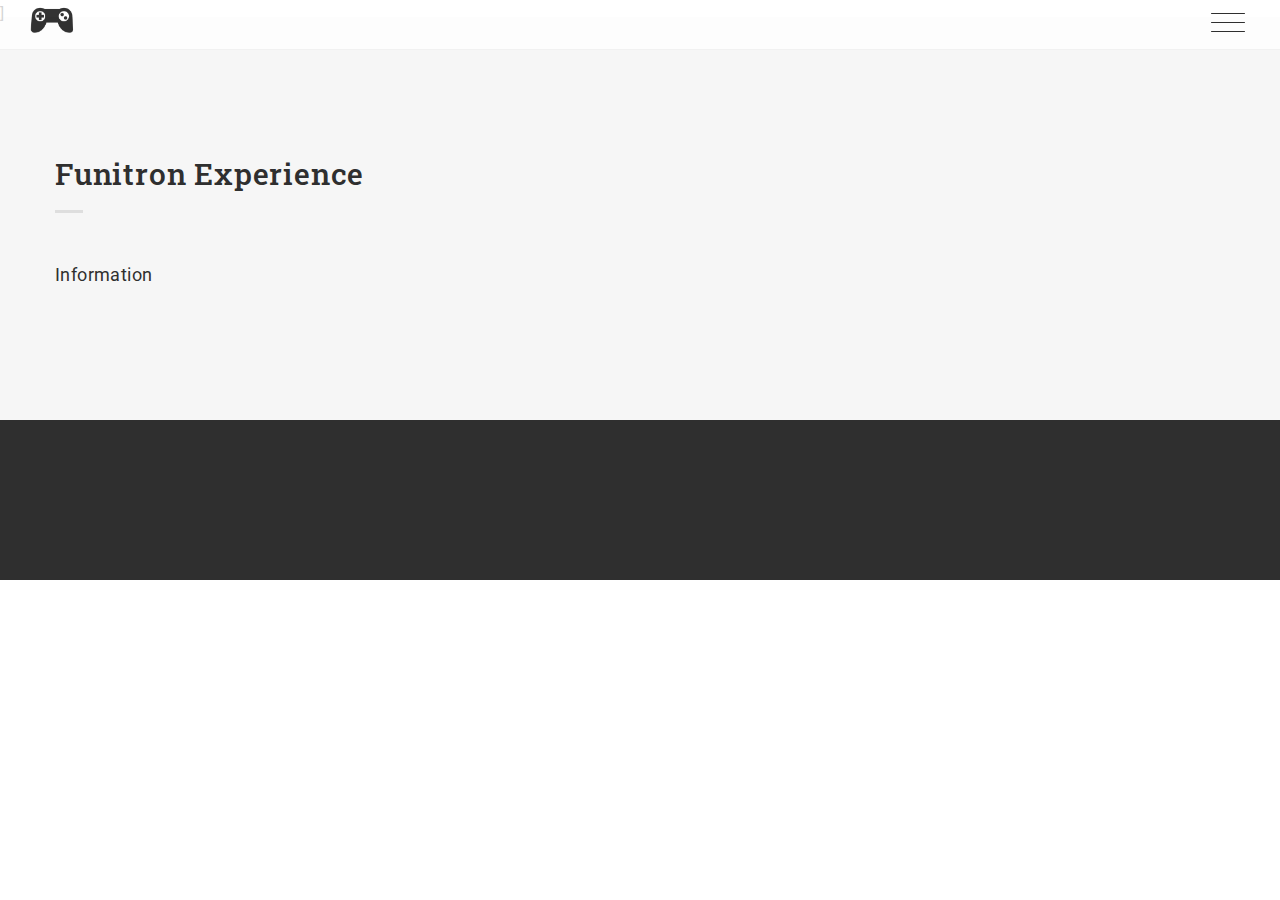
==== funkitron.html @ 43403208 "fixed unity pages" ====
<!DOCTYPE html>
<html lang="en">
<title>Miranda Cover</title>
<meta content="IE=edge" http-equiv="X-UA-Compatible">
<meta content="width=device-width, initial-scale=1" name="viewport">
<meta content="Bodo - Simple One Page Personal" name="description">
<meta content="BdgPixel" name="author">
<!--Fav-->
<link href="images/favicon.ico" rel="shortcut icon">

<!--styles-->
<link href="css/bootstrap.min.css" rel="stylesheet">
<link href="css/owl.carousel.css" rel="stylesheet">
<link href="css/owl.theme.css" rel="stylesheet">
<link href="css/magnific-popup.css" rel="stylesheet">
<link href="css/style.css" rel="stylesheet">
<link href="css/responsive.css" rel="stylesheet">

<!--fonts google-->
<link href='https://fonts.googleapis.com/css?family=Roboto+Slab:400,700' rel='stylesheet' type='text/css'>
<link href='https://fonts.googleapis.com/css?family=Roboto:400,300,500,700' rel='stylesheet' type='text/css'>


<!--[if lt IE 9]>
   <script type="text/javascript" src="js/html5shiv.min.js"></script>
<![endif]-->
</head>

<body>

    <!--HEADER -->
    <div class="header">
      <div class="for-sticky">
        <!--LOGO-->
        <div class="col-md-2 col-xs-6 logo">
          <a href="index.html"><img alt="logo" class="logo-nav" src="images/logo.png"></a>
        </div>
        <!--/.LOGO END-->
      </div>
      <div class="menu-wrap">
        <nav class="menu">
          <div class="menu-list">
           
          </div>
        </nav>
        <button class="close-button" id="close-button">Close Menu</button>
      </div>
      <button class="menu-button" id="open-button">
        <span></span>
        <span></span>
        <span></span>
      </button><!--/.for-sticky-->
    </div>
    <!--/.HEADER END-->

      <!--CONTENT WRAP-->
      <div class="content-wrap">
        <!--CONTENT-->
        <div class="content">
          <!--HOME-->
          
          <!--/.HOME END-->

          <!--ABOUT-->]
          <!--/.ABOUT END-->

          <!--WORK-->
          <section class="grey-bg mar-tm-10" id="work">
            <div class="container">
              <div class="row">
                  <h3 class="title-small" style="font-size:30px;">
                    <span>Funitron Experience</span>
                  </h3>
                  <p class="content-detail">
                    Information
                  </p>
              </div>
            <div class="row">
              
              </div>
            </div>
          </section>
          <!--/.WORK END-->

         
                         <!--FOOTER-->
                         <footer>
                          
                           <div class="footer-bottom">
                             <div class="container">
                             </div>
                           </div>
                         </footer>
                         <!--/.FOOTER-END-->

                       <!--/.CONTENT END-->
                       </div>
                     <!--/.CONTENT-WRAP END-->
                     </div>


                     <script src="js/jquery-1.9.1.min.js" type="text/javascript"></script>
                     <script src="js/jquery.appear.js" type="text/javascript"></script>
                     <script src="js/bootstrap.min.js" type="text/javascript"></script>
                     <script src="js/classie.js" type="text/javascript"></script>
                     <script src="js/owl.carousel.min.js" type="text/javascript"></script>
                     <script src="js/jquery.magnific-popup.min.js" type="text/javascript"></script>
                     <script src="js/masonry.pkgd.min.js" type="text/javascript"></script>
                     <script src="js/masonry.js" type="text/javascript"></script>
                     <script src="js/smooth-scroll.min.js" type="text/javascript"></script>
                     <script src="js/typed.js" type="text/javascript"></script>
                     <script src="js/main.js" type="text/javascript"></script>
                   </body>
                 </html>
---- css/style.css ----
/*
Template Name: Bodo - Simple One Page Personal
Author: BdgPixel
Author URI:  http://themeforest.net/user/BdgPixel
*/
/* -----------------------------------------------------------
TABLE OF CONTENTS:
--------------------------------------------------------------
1) General
2) Page Loader
3) Helper
4) Header
5) Typography
6) Hero
7) Sections
 7.a) portfolio
 7.b) service
 7.c) experience
 7.d) testimonial
 7.e) blog
 7.f) about
 7.g) contact
 7.h) footer
8) Components
 8.a) skills


-------------------------------------------------------------

------------------------------------------------------------*/
/*-----------------------------------------1) General--------------------------------------------------*/
@font-face {
  font-family: 'Glyphter';
  src: url('../fonts/Glyphter.eot');
  src: url('../fonts/Glyphter?#iefix') format('embedded-opentype'), url('../fonts/Glyphter.woff') format('woff'), url('../fonts/Glyphter.ttf') format('truetype'), url('../fonts/Glyphter.svg#Glyphter') format('svg');
  font-weight: normal;
  font-style: normal;
}
*,
*:after,
*:before {
  -webkit-box-sizing: border-box;
  -moz-box-sizing: border-box;
  -ms-box-sizing: border-box;
  box-sizing: border-box;
}
body,
html {
  left: 0;
  top: 0;
  margin: 0px;
  padding: 0px;
  overflow-x: hidden;
  font-family: 'Roboto', sans-serif;
  height: 100%;
  width: 100%;
}
body {
  color: #2f2f2f;
  font-size: 16px;
  line-height: 1.7;
  background-color: #fff;
}
a {
  color: #2f2f2f;
  text-decoration: none;
  transition: ease .6s;
  -webkit-transition: ease .6s;
  -moz-transition: ease .6s;
  -o-transition: ease .6s;
  -ms-transition: ease .6s;
}
a:hover {
  text-decoration: none;
  color: #818181;
}
a:focus {
  outline: none;
  color: #999999;
  text-decoration: none;
}
iframe {
  border: none;
  width: 100%;
}
img { max-width: 100%; }
*:focus {
  outline: none;
}

/*----------------------------------------- 2) Preloader --------------------------------------------------*/
#preloader {
  position: fixed;
  top: 0;
  left: 0;
  right: 0;
  bottom: 0;
  background-color: #fff;
  z-index: 999999;
}
#status {
  width: 200px;
  height: 200px;
  position: absolute;
  left: 50%;
  top: 50%;
  background-image: url(../images/loader.gif);
  background-repeat: no-repeat;
  background-position: center center;
  text-align: center;
  margin: -40px 0 0 -100px;
}
#status img {
  text-align: center;
  margin-top: -80px;
}

/*----------------------------------------- 3) Helper --------------------------------------------------*/
.no-pad {padding: 0 !important; margin: 0 !important;}
.pad-80 {padding-top: 80px;}
.mar-t-50{margin-top: 50px !important;}
.mar-tm-10{ margin-top: -10px;}

.white-col{
  background: #ffffff;
  padding: none;
}

/*---- span -----*/
.title-small span { position: relative;}
.title-small span:after {
  content: "";
  position: absolute;
  bottom: -20px;
  height: 3px;
  background: #DEDEDE;
  width: 28px;
  left: 0;
}
.title-small-center span {position: relative;}
.title-small-center span:after {
  content: "";
  display: block;
  margin: 0 auto;
  margin-top: 20px;
  height: 3px;
  background: #DEDEDE;
  width: 28px;
  left: 0;
}
/*----- background ------*/
.grey-bg {
  background: #f6f6f6;
  padding: 120px 0;
  display: block;
}
.white-bg {
  background: #ffffff;
  padding: 120px 0;
  display: block;
}
/*-------- content --------*/
.content-detail {
  font-weight: 400;
  margin-top: 70px;
  line-height: 30px;
  font-size: 18px;
  letter-spacing: 0.4px;
}
.content-details {
  font-weight: 400;
  margin-top: 40px;
  line-height: 30px;
  font-size: 14px;
}
.pad-bottom {
  padding-bottom: 80px;
}
.text-detail {
  margin-top: 30px;
  color: #5f5f5f;
}

.listing-item{
  list-style: none;
  display: inline-block;
  width: 100%;
  padding: 0;
  margin: 0;
}

/*----------------------------------------- 4) Header --------------------------------------------------*/
.header {
  width: 100%;
  z-index: 9999;
}
.for-sticky {
  position: fixed;
  z-index: -1;
  bottom: 0;
  width: 100%;
  height: 50px;
  opacity: 0.8;
  z-index: 1;
  top: 0;
  left: 0;
  border-bottom: 1px solid #f1f1f1;
  display: block;
  padding: 0px 15px 5px 15px;
  background: #ffffff;
  -webkit-transition: all 0.3s;
  -moz-transition: all 0.3s;
  -ms-transition: all 0.3s;
  -o-transition: all 0.3s;
  transition: all 0.3s;
}
.logo-nav {
  padding: 6px 0 10px 0;
  -webkit-transition: all 0.3s;
  -moz-transition: all 0.3s;
  -ms-transition: all 0.3s;
  -o-transition: all 0.3s;
  transition: all 0.3s;
  width: 45px;
  display: block;
}
.opacity-nav {
  opacity: 0.8;
  z-index: 2;
}
/*----------- panel ----------*/
.content-wrap {
  -webkit-overflow-scrolling: touch;
  height: 100%;
  width: 100%;
}
.content {
  position: absolute;
  width: 100%;
  height: 100%;
}
.content::before {
  position: fixed;
  top: 0;
  left: 0;
  z-index: 10;
  width: 100%;
  height: 100%;
  background: rgba(0, 0, 0, 0.3);
  content: '';
  opacity: 0;
  -webkit-transform: translate3d(100%, 0, 0);
  transform: translate3d(100%, 0, 0);
  -webkit-transition: opacity 0.4s, -webkit-transform 0s 0.4s;
  transition: opacity 0.4s, transform 0s 0.4s;
  -webkit-transition-timing-function: cubic-bezier(0.7, 0, 0.3, 1);
  transition-timing-function: cubic-bezier(0.7, 0, 0.3, 1);
}
/* Menu Button */
.menu-button {
  width: 34px;
  height: 45px;
  position: fixed;
  right: 0;
  margin-top: 13px;
  margin-right: 35px;
  z-index: 1000;
  padding: 0;
  cursor: pointer;
  background: transparent;
  border: none;
}
.menu-button span {
  display: block;
  position: absolute;
  height: 1px;
  width: 100%;
  background: #2f2f2f;
  border-radius: 9px;
  opacity: 1;
  left: 0;
}
.menu-button span:nth-child(1) {top: 0px;}

.menu-button span:nth-child(2) {top: 9px;}

.menu-button span:nth-child(3) {top: 18px;}
.menu-button:hover {opacity: 0.6;}
/* Close Button */
.close-button {
  width: 1em;
  height: 1em;
  position: absolute;
  right: 1em;
  top: 1em;
  overflow: hidden;
  text-indent: 1em;
  font-size: 0.75em;
  border: none;
  background: transparent;
  color: transparent;
}
.close-button::before,
.close-button::after {
  content: '';
  position: absolute;
  width: 3px;
  height: 100%;
  top: 0;
  left: 50%;
  background: #bdc3c7;
}
.close-button::before {
  -webkit-transform: rotate(45deg);
  transform: rotate(45deg);
}
.close-button::after {
  -webkit-transform: rotate(-45deg);
  transform: rotate(-45deg);
}
/* Menu */
.menu-wrap {
  position: fixed;
  z-index: 1001;
  width: 300px;
  height: 100%;
  right: 0;
  float: right;
  background: #2f2f2f;
  padding: 2.5em 1.5em 0;
  -webkit-transform: translate3d(300px, 0, 0);
  transform: translate3d(300px, 0, 0);
  -webkit-transition: -webkit-transform 0.4s;
  transition: transform 0.4s;
  -webkit-transition-timing-function: cubic-bezier(0.7, 0, 0.3, 1);
  transition-timing-function: cubic-bezier(0.7, 0, 0.3, 1);
}
.menu,
.menu-list {
  height: 100%;     
  overflow-x: hidden;
}
.menu-list {
  -webkit-transform: translate3d(0, 100%, 0);
  transform: translate3d(0, 100%, 0);
}
.menu-list a {
  display: block;
  padding: 1em 0;
  margin: 10px 10px 10px 20px;
  justify-content: center; 
  align-text:center; 
  font-size:20px;
  -webkit-transform: translate3d(0, 500px, 0);
  transform: translate3d(0, 500px, 0);
  color: #a5a5a5;
  position: relative;
}

.menu-list a:hover, .menu-list a:active span {color: #ffffff;}
.menu-list,
.menu-list a {
  -webkit-transition: -webkit-transform 0s 0.4s;
  transition: transform 0s 0.4s;
  -webkit-transition-timing-function: cubic-bezier(0.7, 0, 0.3, 1);
  transition-timing-function: cubic-bezier(0.7, 0, 0.3, 1);
}
.menu a:nth-child(2) {
  -webkit-transform: translate3d(0, 1000px, 0);
  transform: translate3d(0, 1000px, 0);
}
.menu-list a:nth-child(3) {
  -webkit-transform: translate3d(0, 1500px, 0);
  transform: translate3d(0, 1500px, 0);
}
.menu-list a:nth-child(4) {
  -webkit-transform: translate3d(0, 2000px, 0);
  transform: translate3d(0, 2000px, 0);
}
.menu-list a:nth-child(5) {
  -webkit-transform: translate3d(0, 2500px, 0);
  transform: translate3d(0, 2500px, 0);
}
.menu-list a:nth-child(6) {
  -webkit-transform: translate3d(0, 3000px, 0);
  transform: translate3d(0, 3000px, 0);
}
.menu-list a span:nth-last-child(1){
  margin-bottom: 100px;
}
.menu-list a.active {
  color: #ffffff !important;
}
.menu-list a.active span:before{
  width: 100%;
}

/* Shown menu */
.show-menu .menu-wrap {
  -webkit-transform: translate3d(0, 0, 0);
  transform: translate3d(0, 0, 0);
  -webkit-transition: -webkit-transform 0.8s;
  transition: transform 0.8s;
  -webkit-transition-timing-function: cubic-bezier(0.7, 0, 0.3, 1);
  transition-timing-function: cubic-bezier(0.7, 0, 0.3, 1);
}
.show-menu .menu-list,
.show-menu .menu-list a {
  -webkit-transform: translate3d(0, 0, 0);
  transform: translate3d(0, 0, 0);
  -webkit-transition: -webkit-transform 0.8s;
  transition: transform 0.8s;
  -webkit-transition-timing-function: cubic-bezier(0.7, 0, 0.3, 1);
  transition-timing-function: cubic-bezier(0.7, 0, 0.3, 1);
}
.show-menu .menu-list a {
  -webkit-transition-duration: 0.9s;
  transition-duration: 0.9s;
}
.show-menu .content::before {
  opacity: 1;
  -webkit-transition: opacity 0.8s;
  transition: opacity 0.8s;
  -webkit-transition-timing-function: cubic-bezier(0.7, 0, 0.3, 1);
  transition-timing-function: cubic-bezier(0.7, 0, 0.3, 1);
  -webkit-transform: translate3d(0, 0, 0);
  transform: translate3d(0, 0, 0);
}

/*----------------------------------------- 5) Typography --------------------------------------------------*/
h1,
h2,
h3,
h4,
h5 {
  letter-spacing: 0.8px;
  font-family: 'Roboto Slab', serif;
}
p {
  letter-spacing: 0.9px;
  font-size: 22px;
  line-height: 40px;
  font-weight: 300;
}
#home h1 {
  line-height: 40px;
  letter-spacing: 0.6px;
}
#home .typed {
  font-weight: 400;
  font-size: 16px;
  line-height: 26px;
  letter-spacing: 1.5px;
  margin: 0 auto;
  opacity: 0.6;
}
.year {
  font-size: 26px;
  font-weight: 500;
  margin-bottom: 10px;
  font-family: 'Roboto', sans-serif;
}
.job {
  font-size: 15px;
  font-weight: 500;
  line-height: 14px;
  letter-spacing: 0.4px;
  text-transform: uppercase;
  color: #999999;
}
.company {
  font-size: 18px;
  line-height: 18px;
  border: 1px solid #cccccc;
  color: #999999;
  padding:10px 12px;
  border-radius: 6px;
  display: inline-block;
  margin-top: 5px;
  font-weight: 400;

}

/*----------------------------------------- 6) Hero --------------------------------------------------*/
#home {
  background: url('../images/hero1.jpeg');
  -webkit-background-size: cover;
  -moz-background-size: cover;
  -o-background-size: cover;
  background-size: cover;
  min-width: 100%;
  min-height: 100%;
  height: 100%;
  width: 100%;
  display: block;
}
.wrap-hero-content{
  width: 100%;
  height: 100%;
  position: absolute;
  top: 0;
  left: 0;
}
.hero-content{
  position: absolute;
  text-align: center;
  min-width: 300px;
  left: 50%;
  top: 50%;
  padding: 65px;
  background: rgba(255, 255, 255, 0.8);
  outline: 4px double #FFFFFF;
  outline-offset: 8px;
  -webkit-transform: translateX(-50%) translateY(-50%);
  transform: translateX(-50%) translateY(-50%);
}

/*mouse*/
.mouse-icon {
  position: absolute;
  border: 2px solid #2f2f2f;
  background: #ffffff;
  opacity: 0.8;
  border-radius: 13px;
  height: 40px;
  width: 30px;
  margin: 0 auto;
  display: block;
  left: 0;
  right: 0;
  bottom: 30px;
  z-index: 100;
}

.mouse-icon .scroll {
  -webkit-animation-name: scrolling;
  -webkit-animation-duration: 1s;
  -webkit-animation-timing-function: linear;
  -webkit-animation-delay: 0s;
  -webkit-animation-iteration-count: infinite;
  -webkit-animation-play-state: running;
  animation-name: scrolling;
  animation-duration: 1s;
  animation-timing-function: linear;
  animation-delay: 0s;
  animation-iteration-count: infinite;
  animation-play-state: running;
}
.mouse-icon .scroll {
  position: relative;
  border-radius: 10px;
  background: #2f2f2f;
  width: 4px;
  height: 8px;
  top: 4px;
  margin-left: auto;
  margin-right: auto;
}

@-webkit-keyframes scrolling  {
  0%   { top:2px;  opacity: 0;}
  30%  { top:8px; opacity: 1;}
  100% { top:16px; opacity: 0;}
}

@keyframes scrolling  {
  0%   { top:2px;  opacity: 0;}
  30%  { top:8px; opacity: 1;}
  100% { top:16px; opacity: 0;}
}


/*----- typed effect ---*/
.typed-cursor{ opacity: 0;}


/*----------------------------------------- 7) Sections --------------------------------------------------*/
/*---------- a. portfolio -----------*/
ul.portfolio-image {
  list-style: none;
  position: relative;
  width: 100%;
  padding: 0;
  margin: 0;
}
ul.portfolio-image li {
  float: left;
  display: block;
  list-style: none;
  position: relative;
  display: inline-block;
  overflow: hidden;
  padding-top: 46%;
}
ul.portfolio-image li:hover {
  cursor: pointer;
}
ul.portfolio-image li:hover img {
  -webkit-filter: grayscale(20%);
  transform: scale(1.15);
}
ul.portfolio-image li:hover .image-bg {opacity: 1;}
ul.portfolio-image li:hover .description-wrap {
  background: rgba(186, 186, 186, 0.6);
}
ul.portfolio-image li img {
  position: absolute;
  width: 100%;
  height: 100%;
  left: 0;
  top: 0;
  -webkit-filter: grayscale(100%);
  transition: filter, transform, 0.5s;
}
ul.portfolio-image li .decription-wrap {
  position: absolute;
  width: 100%;
  height: 100%;
  top: 0;
  left: 0;
  background: rgba(242, 242, 242, 0.4);
  padding: 20px;
  transition: background, 0.5s;
}
ul.portfolio-image li .image-bg {
  color: #2f2f2f;
  background: #ffffff;
  background: rgba(255, 255, 255, 0.9);
  font-size: 14px;
  text-transform: uppercase;
  width: 100%;
  height: 100%;
  display: inline-block;
  -ms-transform: translate(-50%, -50%); /* IE 9 */
  -webkit-transform: translate(-50%, -50%); /* Chrome, Safari, Opera */
  transform: translate(-50%, -50%);
  top: 50%;
  left: 50%;
  padding: 10px 0;
  position: relative;
  margin: 0 auto;
  text-align: center;
  opacity: 0;
  transition: opacity, 0.5s;
  letter-spacing: 1.5px;
  font-weight: 300;
  color: transparent;
}
ul.portfolio-image li .desc{
  position: absolute;
  z-index: 1;
  top: 45%;
  left: 0;
  display: table-cell;
  right: 0;
  text-align: center;
  color: #2f2f2f;
  font-size: 14px;
  font-weight: 700;
}


/*---------- b. service -----------*/
.icon-use {
  font-family: 'Glyphter';
  font-size: 30px;
  line-height: 20px;
  color: #818181;
  margin: 0;
}
.head-sm {
  font-size: 13px;
  letter-spacing: 1.5px;
  text-transform: uppercase;
  margin-top: 10px;
  margin-bottom: 20px;
  font-family: 'Roboto', sans-serif;
  font-weight: 700;
}
.text-grey {
  color: #434343;
  line-height: 26px;
  margin-bottom: 60px;
}
/*---------- c. experience -----------*/
.wrap-card {
  position: relative;
  box-shadow: 0px 0px 0px #818181;
  transition: all 0.2s ease 0s;
  -webkit-transform: translateY(0px) translateX(0px);
}
.wrap-card:before,
.wrap-card:after {
  display: inline-block;
  position: absolute;
  content: " ";
  width: 100%;
  height: 3px;
  background: #818181;
  -webkit-transform: scaleX(0);
  transition: all 0.2s ease;
}
.wrap-card:before {
  top: 0;
  left: 0;
  -webkit-transform-origin: 0 0;
}
.wrap-card:after {
  bottom: 0;
  left: 0;
  -webkit-transform-origin: 100% 0;
}
.wrap-card:hover {
  box-shadow: 20px 20px 0px #818181;
  -webkit-transform: translateY(-10px) translateX(-10px);
  transition: all 0.2s ease 0.4s;
}
.wrap-card:hover:after,
.wrap-card:hover:before {
  -webkit-transform: scaleX(1);
}
.card {
  background: #ffffff;
  padding: 30px 35px 45px 35px;
  margin-bottom: 30px;
  border: 1px solid rgba(129, 129, 129, 0.1);
}
.card:before,
.card:after {
  display: inline-block;
  position: absolute;
  content: " ";
  width: 3px;
  height: 100%;
  background: #818181;
  -webkit-transform: scaleY(0);
  transition: all 0.2s ease 0.2s;
}
.card:before {
  top: 0;
  left: 0;
  -webkit-transform-origin: 0 100%;
}
.card:after {
  top: 0;
  right: 0;
  -webkit-transform-origin: 0 0;
}
.card:hover:after,
.card:hover:before {
  -webkit-transform: scaleY(1);
}
/*---------- d. testimonial -----------*/
#testimonial {
  background-image: url(../images/testimonial-bg.jpg);
  -webkit-background-size: cover;
  -moz-background-size: cover;
  -o-background-size: cover;
  background-size: cover;
  background-repeat: no-repeat;
  position: relative;
  padding: 0;
  margin: 0;
  width: 100%;
  height: 550px;
}
.list-testimonial {
  display: block;
  width: 100%;
}
.list-testimonial .content-testimonial {
  text-align: center;
  color: #ffffff;
}
.list-testimonial .content-testimonial .testi {
  font-size: 16px;
  line-height: 46px;
  letter-spacing: 2px;
}
.list-testimonial .content-testimonial .people {
  font-size: 14px;
  margin-top: 30px;
  letter-spacing: 2px;
  color: #B7B7B7;
  font-weight: 700;
}
.mask-testimonial{
  background-color: rgba(47, 47, 47, 0.7);
  height: 100%;
  left: 0;
  position: absolute;
  top: 0;
  width: 100%;
}
.wrap-testimonial{
  z-index: 1;
  position: relative;
}
/*-------------- e. blog -------------*/
.grid {margin-top: 60px;}
.grid:after {
  content: '';
  display: block;
  clear: both;
}
.grid-item {
  width: 33.333%;
  float: left;
  top: 0px;
  left: 0px;
  overflow: hidden;
  min-height: 1px;
  padding-right: 15px;
  padding-left: 15px;
  margin-bottom: 30px;
}
.grid-item .wrap-article {
  border: 1px solid rgba(129, 129, 129, 0.1);
  background: #ffffff;
  padding: 30px 20px;
}
.grid-item .wrap-article img {
  text-align: center;
  display: block;
  margin: 0 auto;
}
.grid-item .wrap-article .img-circle {
  width: 133px;
  height: 133px;
}
.grid-item .wrap-article .fancy {
  line-height: 0.5;
  text-align: center;
  font-size: 16px;
  margin-top: 40px;
  color: #818181;
}
.grid-item .wrap-article .fancy span {
  display: inline-block;
  position: relative;
}
.grid-item .wrap-article .fancy span:before,
.grid-item .wrap-article .fancy span:after {
  content: "";
  margin-top: 1px;
  position: absolute;
  height: 5px;
  border-top: 1px solid #dedede;
  top: 0;
  width: 60%;
}
.grid-item .wrap-article .fancy span:before {
  right: 100%;
  margin-right: 5px;
}
.grid-item .wrap-article .fancy span:after {
  left: 100%;
  margin-left: 5px;
}
.grid-item .wrap-article .title {
  font-size: 16px;
  padding: 0 10px 0 10px;
  text-align: center;
  letter-spacing: 0.1;
  line-height: 26px;
  text-transform: uppercase;
  font-weight: 700;
}
.grid-item .wrap-article .title:after {
  content: "";
  display: block;
  margin: 0 auto;
  bottom: -20px;
  height: 1px;
  background: #dedede;
  width: 48px;
  left: 0;
  margin-top: 30px;
}
.grid-item .wrap-article .content-blog {
  margin-top: 30px;
  padding: 0 10px 0 10px;
  text-align: justify;
  color: #5f5f5f;
}
/*---------- f. quote -----------*/
#about{
  min-height: 650px;
  display: inline-block;
  width: 100%;
}
.bg-about {
  background: url('../images/reza.jpg');
  -webkit-background-size: cover;
  -moz-background-size: cover;
  -o-background-size: cover;
  background-size: cover;
  background-repeat: no-repeat;
  position: relative;
  padding: 0;
  margin: 0;
  min-height: 660px;
  width: 100%;
  height: 100%;
  float: left;
}
.wrap-about {
  height: 100%;
  width: 100%;
  position: relative;
  display: block;
  min-height: 480px;
}
.wrap-about .w-content{
  position: absolute;
  left: 50%;
  top: 50%;
  transform: translateX(-50%) translateY(-50%);
  -webkit-transform: translateX(-50%) translateY(-50%);
  -moz-transform: translateX(-50%) translateY(-50%);
  -ms-transform: translateX(-50%); 
}

.wrap-about .w-content td{
  font-size: 13px;
  font-weight: 300;
}
.wrap-about .w-content td.title{
  padding-right: 10px;
  font-weight: 500;
}
.wrap-about .w-content td.break{
  padding-right: 15px;
}
.wrap-about .w-content tr{
  height: 35px;
}
.wrap-about .head-about {
  font-size: 13px;
  line-height: 34px;
  letter-spacing: 0.5px;
  font-weight: 300;
}
.wrap-about .name {
  margin: 40px 0 20px 0;
  font-size: 14px;
}
/*---------- g. contact -----------*/
#contact {padding: 120px 0 200px 0;}
#contact form {
  margin-top: 25px;
}
#contact .slider-masks {
  background-color: rgba(129, 129, 129, 0.7);
  height: 100%;
  left: 0;
  position: absolute;
  top: 0;
  width: 100%;
}
#contact .group {
  position: relative;
  margin-bottom: 65px;
}
#contact input,
#contact textarea {
  font-size: 13px;
  padding: 10px 10px 10px 5px;
  display: block;
  width: 100%;
  border: none;
  border-bottom: 1px solid #2b2b2b;
  background: transparent;
  color: #969696;
  font-size: 13px;
}
#contact input:focus,
#contact textarea:focus {
  outline: none;
  border-bottom: none;
}
#contact label {
  color: #2b2b2b;
  font-size: 14px;
  font-weight: normal;
  position: absolute;
  pointer-events: none;
  left: 5px;
  top: 10px;
  transition: 0.2s ease all;
  -moz-transition: 0.2s ease all;
  -webkit-transition: 0.2s ease all;
}
#contact input:focus ~ label,
#contact input:valid ~ label,
#contact textarea:focus ~ label,
#contact textarea:valid ~ label {
  top: -25px;
  font-size: 12px;
  color: #818181;
}
#contact .bar {
  position: relative;
  display: block;
  width: 100%;
}
#contact .bar:before,
#contact .bar:after {
  content: '';
  height: 2px;
  width: 0;
  bottom: 1px;
  position: absolute;
  background: #818181;
  transition: 0.2s ease all;
  -moz-transition: 0.2s ease all;
  -webkit-transition: 0.2s ease all;
}
#contact .bar:before {
  left: 50%;
}
#contact .bar:after {
  right: 50%;
}
#contact input:focus ~ .bar:before,
#contact input:focus ~ .bar:after,
#contact textarea:focus ~ .bar:after,
#contact textarea:focus ~ .bar:before {
  width: 50%;
}
#contact .highlight {
  position: absolute;
  height: 60%;
  width: 100%;
  top: 25%;
  left: 0;
  pointer-events: none;
  opacity: 0.5;
}
#contact input:focus ~ .highlight,
#contact textarea:focus ~ .highlight {
  -webkit-animation: inputHighlighter 0.3s ease;
  -moz-animation: inputHighlighter 0.3s ease;
  animation: inputHighlighter 0.3s ease;
}
#contact input[type=submit] {
  border: 1px solid #2b2b2b !important;
  color: #2b2b2b;
  padding: 10px;
  font-weight: 700;
  letter-spacing: 0.9px;
  text-transform: uppercase;
  transition: 0.2s ease all;
  -moz-transition: 0.2s ease all;
  -webkit-transition: 0.2s ease all;
}
#contact input[type=submit]:hover {
  background: #2b2b2b;
  color: #ffffff;
}
@-webkit-keyframes inputHighlighter {
  from {
    background: #5264AE;
  }
  to {
    width: 0;
    background: transparent;
  }
}
@-moz-keyframes inputHighlighter {
  from {
    background: #818181;
  }
  to {
    width: 0;
    background: transparent;
  }
}
@keyframes inputHighlighter {
  from {
    background: #818181;
  }
  to {
    width: 0;
    background: transparent;
  }
}
/*-------------- h. footer ------------------*/
.footer-top{
  width: 100%;
  text-align: center;
  color: #cccccc;
  display: table;
}

.socials{
  width: 100%;
  margin: 0;
  padding: 0;
}

.socials * {
  box-sizing: border-box;
  -webkit-transition: all 0.35s ease;
  transition: all 0.35s ease;
}

.socials li {
  display: inline-block;
  list-style: outside none none;
  float: left;
  overflow: hidden;
  width: 33.33333%;
  font-size: 13px;
}

.socials a {
  padding: 0.3em 0.8em;
  color: rgba(255, 255, 255, 0.7);
  position: relative;
  display: inline-block;
  letter-spacing: 1px;
  margin: 0;
  text-decoration: none;
  padding: 25px 0;
  width: 100%;
}

.socials a:before,
.socials a:after {
  position: absolute;
  -webkit-transition: all 0.35s ease;
  transition: all 0.35s ease;
}

.socials a:before {
  bottom: 100%;
  display: block;
  height: 3px;
  width: 100%;
  content: "";
}

.socials a:after {
  padding: 0.3em 0.8em;
  position: absolute;
  bottom: 100%;
  left: 0;
  content: attr(data-hover);
  color: white;
  white-space: nowrap;
  width: 100%;
  padding: 25px 0;
}

.socials li:hover a,
.socials .current a {
  transform: translateY(100%);
}

.facebook{
  background: #969696;
  /*padding: 20px 0;*/
}
.facebook a:after{
  background-color: #527bbb;
}
.twitter{
  background: #ABABAB;
}
.twitter a:after{
  background-color: #77ccf1;
}
.gplus{
  background: #d8d8d8;
}
.gplus a:after{
  background: #dd4b39;
}

.footer-bottom{
  width: 100%;
  background: #2f2f2f;
  padding: 80px 0;
  color: #636363;
}


/*----------------------------------------- 8) Component --------------------------------------------------*/
/*---------------- a. Skills ----------------*/
.skillst {margin-top: 30px;}
.skillst .skillbar {
  width: 100%;
  height: 10px;
  background-color: #f6f6f6;
  position: relative;
  margin-bottom: 60px;
  padding: 2px;
  box-sizing: border-box;
}
.skillst .count-bar {
  width: 100%;
  height: 5px;
  width: 0px;
  position: relative;
}
.skillst .count-bar {background-color: #818181;}
.skillst .count-bar span{ 
  padding-top: 5px;
}
.skillst .title {
  position: absolute;
  line-height: 25px;
  top: -35px;
  left: 0;
  padding-left: 10px;
  font-size: 18px !important;
}
.skillst .count-bar .count {
  position: absolute;
  line-height: 18px;
  top: -38px;
  right: -20px;
  width: 100px;
  height: 30px;
  color: #fff;
  text-align: center;
  background-color: #2f2f2f;
  font-size: 20px !important;
  border-radius: 2px;
}
.skillst .count-bar .count span {
  position: relative;
  display: block;
}
.skillst .count-bar .count span:after {
  position: absolute;
  left: 50%;
  margin-left: -4px;
  top: 30px;
  content: "";
  border-left: 4px solid transparent;
  border-right: 4px solid transparent;
}
.skillst .count-bar .count { 
  background-color: #818181;
}
.skillst .count-bar .count span:after { 
  border-top: 10px solid #818181;
}


.vertical-container {
  height: inherit;
  display: -webkit-flex;
  display:         flex;
  -webkit-align-items: center;
          align-items: center;
  -webkit-justify-content: center;
          justify-content: center;
}

.horizontal-container {
  height: inherit;
  display: -webkit-flex;
  display:         flex;
  -webkit-align-items: center;
          align-items: center;
}
---- css/responsive.css ----
@media screen and (max-width: 480px){
	/*----- layout ----*/
	.grey-bg, .white-bg{
		padding: 40px 0; 
	}
	/*---- hero -----*/
	.hero-content{
		min-width: 280px; 
		padding: 25px;
	}
	.menu-wrap{width: 220px;}
	.mouse-icon{bottom: 5px;}

	/*---- portfolio -----*/
	ul.portfolio-image li{
		width: 100%;
		padding-top: 95%;
	}

	/*---- blog -----*/
	.grid-item {
    width: 100% !important;
    padding: 0;
  }

	/*---- quote -----*/
	.wrap-about{ 
		padding: 0 0 20px 0;
		min-height: 400px !important;
	}
	.wrap-about .w-content{
		left: 0;
    right: 0;
    width: 100%;
    top: 0;
    padding: 30px 0;
    transform: none;
	}


  /*------- testimonial -------*/
  #testimonial{ height: 700px;}

  .skillst {margin-top: 50px;}
}


@media screen and (max-width: 768px){
	/*------ header -----*/	
	.for-sticky{ padding: 0; }
	.logo-nav { margin-left: 0;}
	.menu-button{margin-right: 15px;}
	.ma-infinitypush-wrapper.ma-infinitypush-active-button.ma-infinitypush-button-right .ma-infinitypush-button{
		left: -65px;
	}
	.ma-infinitypush-wrapper{ width: 200px; }
	.ma-infinitypush-wrapper	ul > li{
			width: 200px;
		}

	/*------- home ------*/
	#home p {width: 100%;}

	/*----- portfolio -----*/
	.portfolio-image > li{
		width: 50%;
	}


  /*---- blog -----*/
	.grid-item {width: 50%;}

  /*------- about -------*/
  .bg-about{min-height: 520px;}
  .wrap-about{
  	min-height: 520px;
  	padding-bottom: 10%;
  	padding-left: 30px;
    padding-right: 30px;
  }
  .wrap-about	.head-quote{padding-top: 10%;}

  .content-right{ margin-top: 20px; }

  .text-grey{margin-bottom: 45px;}
  .skillst{ margin-top: 50px;}
	/*------ footer -----*/
  footer p{ text-align: center; }
  footer ul.social {
    margin-left: -40px;
    text-align: center;
	}
	footer ul.social li { 
		padding: 0px 10px 0px 10px;
	}
}

@media screen and (min-width: 1024px){
	.content-right {
	  margin-top: 20px;
	  padding: 0 20px 0 60px; 
	}
}
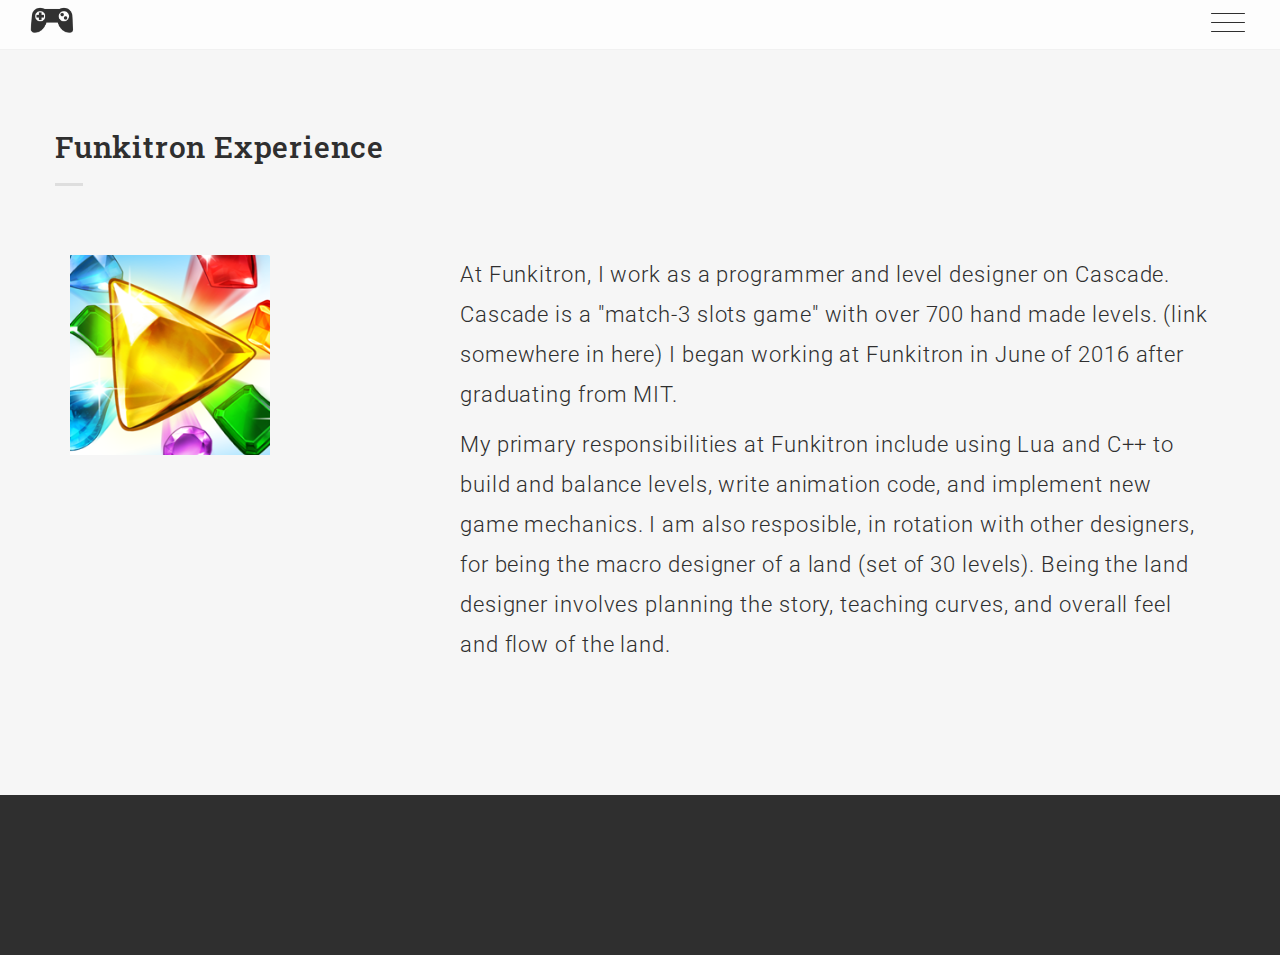
==== commit c4fd579c: "Merge remote-tracking branch 'origin/master'" ====
--- a/funkitron.html
+++ b/funkitron.html
@@ -40,7 +40,24 @@
       <div class="menu-wrap">
         <nav class="menu">
           <div class="menu-list">
-           
+            <a data-scroll="" href="#home" class="active">
+              <span>Home</span>
+            </a>
+            <a data-scroll="" href="#about">
+              <span>About</span>
+            </a>
+            <a data-scroll="" href="#work">
+              <span>Projects</span>
+            </a>
+             <a data-scroll="" href="#services">
+              <span>Resume</span>
+            </a>
+            <a data-scroll="" href="#employement">
+              <span>Experience</span>
+            </a>
+            <a data-scroll="" href="#skill">
+              <span>Skills</span>
+            </a>
           </div>
         </nav>
         <button class="close-button" id="close-button">Close Menu</button>
@@ -58,10 +75,10 @@
         <!--CONTENT-->
         <div class="content">
           <!--HOME-->
-          
+
           <!--/.HOME END-->
 
-          <!--ABOUT-->]
+          <!--ABOUT-->
           <!--/.ABOUT END-->
 
           <!--WORK-->
@@ -69,23 +86,40 @@
             <div class="container">
               <div class="row">
                   <h3 class="title-small" style="font-size:30px;">
-                    <span>Funitron Experience</span>
+                    <span>Funkitron Experience</span>
                   </h3>
-                  <p class="content-detail">
-                    Information
+                  <div>
+                    <br>
+                    <br>
+                    <br>
+                    <div class = "col-md-4">
+                  <img src="images/Cascade.png" style="width:200px;height:200px;">
+                </div>
+                <div class = "col-md-8">
+                  <p>
+                    At Funkitron, I work as a programmer and level designer on Cascade.  Cascade is a "match-3 slots game" with over 700 hand made levels. (link somewhere in here)
+                    I began working at Funkitron in June of 2016 after graduating from MIT.
                   </p>
+                  <p>
+                    My primary responsibilities at Funkitron include using Lua and C++ to build and balance levels, write animation code, and implement new game mechanics. I am also
+                    resposible, in rotation with other designers, for being the macro designer of a land (set of 30 levels).  Being the land designer involves planning the story, teaching curves, and
+                    overall feel and flow of the land.
+                  </p>
+                  </p>
+                </div>
+                </div>
               </div>
             <div class="row">
-              
+
               </div>
             </div>
           </section>
           <!--/.WORK END-->
 
-         
+
                          <!--FOOTER-->
                          <footer>
-                          
+
                            <div class="footer-bottom">
                              <div class="container">
                              </div>
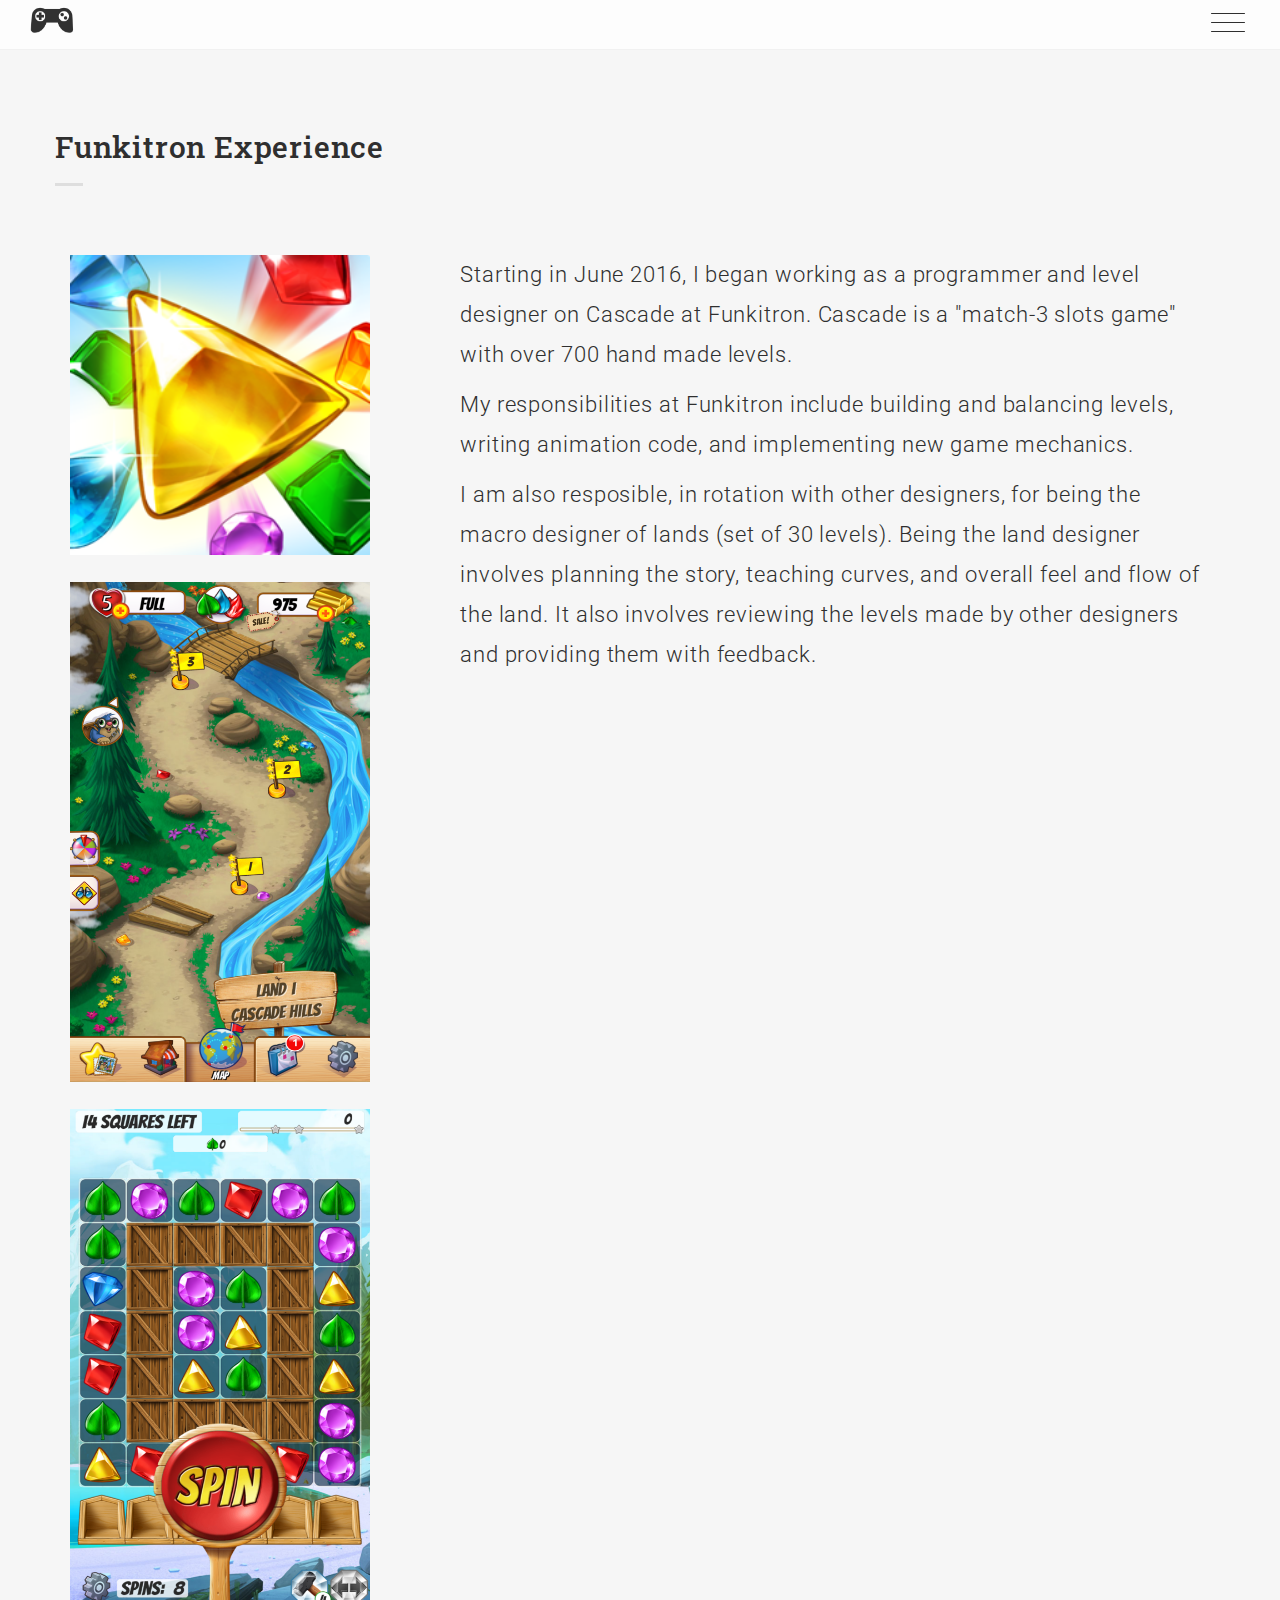
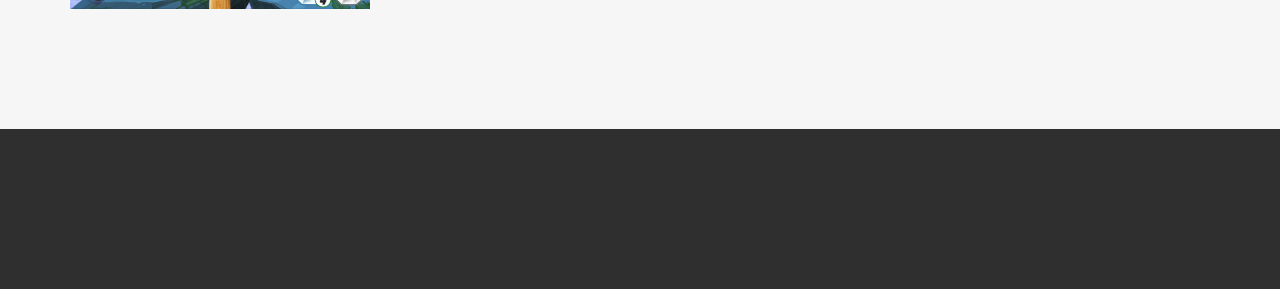
==== commit 34c21941: "Updated funkitron page (still needs more work)" ====
--- a/funkitron.html
+++ b/funkitron.html
@@ -23,126 +23,130 @@
 
 <!--[if lt IE 9]>
    <script type="text/javascript" src="js/html5shiv.min.js"></script>
-<![endif]-->
-</head>
+   <![endif]-->
+ </head>
 
-<body>
+ <body>
 
-    <!--HEADER -->
-    <div class="header">
-      <div class="for-sticky">
-        <!--LOGO-->
-        <div class="col-md-2 col-xs-6 logo">
-          <a href="index.html"><img alt="logo" class="logo-nav" src="images/logo.png"></a>
-        </div>
-        <!--/.LOGO END-->
+  <!--HEADER -->
+  <div class="header">
+    <div class="for-sticky">
+      <!--LOGO-->
+      <div class="col-md-2 col-xs-6 logo">
+        <a href="index.html"><img alt="logo" class="logo-nav" src="images/logo.png"></a>
       </div>
-      <div class="menu-wrap">
-        <nav class="menu">
-          <div class="menu-list">
-            <a data-scroll="" href="#home" class="active">
-              <span>Home</span>
+      <!--/.LOGO END-->
+    </div>
+    <div class="menu-wrap">
+      <nav class="menu">
+       <div class="menu-list">
+        <a href="index.html">
+          Home</a>
+          <a href="index.html#about">
+            About</a>
+            <a href="index.html#projects">
+              Projects
             </a>
-            <a data-scroll="" href="#about">
-              <span>About</span>
-            </a>
-            <a data-scroll="" href="#work">
-              <span>Projects</span>
-            </a>
-             <a data-scroll="" href="#services">
-              <span>Resume</span>
-            </a>
-            <a data-scroll="" href="#employement">
-              <span>Experience</span>
-            </a>
-            <a data-scroll="" href="#skill">
-              <span>Skills</span>
-            </a>
+            <a href="index.html#resume">
+              Resume</a>
+              <a href="index.html#experience">
+                Experience</a>
+                <a href="index.html#skills">
+                  Skills</a>
+                  <a href="index.html#classes">
+                    Courses</a>
+                </div>
+              </nav>
+              <button class="close-button" id="close-button">Close Menu</button>
+            </div>
+            <button class="menu-button" id="open-button">
+              <span></span>
+              <span></span>
+              <span></span>
+            </button><!--/.for-sticky-->
           </div>
-        </nav>
-        <button class="close-button" id="close-button">Close Menu</button>
-      </div>
-      <button class="menu-button" id="open-button">
-        <span></span>
-        <span></span>
-        <span></span>
-      </button><!--/.for-sticky-->
-    </div>
-    <!--/.HEADER END-->
+          <!--/.HEADER END-->
 
-      <!--CONTENT WRAP-->
-      <div class="content-wrap">
-        <!--CONTENT-->
-        <div class="content">
-          <!--HOME-->
+          <!--CONTENT WRAP-->
+          <div class="content-wrap">
+            <!--CONTENT-->
+            <div class="content">
 
-          <!--/.HOME END-->
+              <!--WORK-->
+              <section class="grey-bg mar-tm-10">
+                <div class="container">
+                  <div class="row">
+                    <h3 class="title-small" style="font-size:30px;">
+                      <span>Funkitron Experience</span>
+                    </h3>
+                    <div>
+                      <br>
+                      <br>
+                      <br>
+                      <div>
+                      <div class = "col-md-4">
+                        <div>
+                        <img src="images/Cascade.png" style="width:300px;height:300px;">
+                      </div>
+                      <div>
+                        <br>
+                      <img src="images/CascadeScreenshot1.png" style="width:300px;height:500px;">
+                    </div>
+                    <div>
+                      <br>
+                    <img src="images/CascadeScreenshot2.png" style="width:300px;height:500px;">
+                  </div>
+                      </div>
+                    </div>
+                      <div class = "col-md-8">
+                        <p>
+                          Starting in June 2016, I began working as a programmer and level designer on Cascade at Funkitron.  Cascade is a "match-3 slots game" with over 700 hand made levels.
+                        </p>
+                        <p>
+                          My responsibilities at Funkitron include building and balancing levels, writing animation code, and implementing new game mechanics. 
+                        </p>
+                        <p>
+                           I am also
+                          resposible, in rotation with other designers, for being the macro designer of lands (set of 30 levels).  Being the land designer involves planning the story, teaching curves, and
+                          overall feel and flow of the land. It also involves reviewing the levels made by other designers and providing them with feedback.
+                        </p>
+                      </p>
+                    </div>
+                  </div>
+                </div>
+                <div class="row">
 
-          <!--ABOUT-->
-          <!--/.ABOUT END-->
-
-          <!--WORK-->
-          <section class="grey-bg mar-tm-10" id="work">
-            <div class="container">
-              <div class="row">
-                  <h3 class="title-small" style="font-size:30px;">
-                    <span>Funkitron Experience</span>
-                  </h3>
-                  <div>
-                    <br>
-                    <br>
-                    <br>
-                    <div class = "col-md-4">
-                  <img src="images/Cascade.png" style="width:200px;height:200px;">
-                </div>
-                <div class = "col-md-8">
-                  <p>
-                    At Funkitron, I work as a programmer and level designer on Cascade.  Cascade is a "match-3 slots game" with over 700 hand made levels. (link somewhere in here)
-                    I began working at Funkitron in June of 2016 after graduating from MIT.
-                  </p>
-                  <p>
-                    My primary responsibilities at Funkitron include using Lua and C++ to build and balance levels, write animation code, and implement new game mechanics. I am also
-                    resposible, in rotation with other designers, for being the macro designer of a land (set of 30 levels).  Being the land designer involves planning the story, teaching curves, and
-                    overall feel and flow of the land.
-                  </p>
-                  </p>
-                </div>
                 </div>
               </div>
-            <div class="row">
-
-              </div>
-            </div>
-          </section>
-          <!--/.WORK END-->
+            </section>
+            <!--/.WORK END-->
 
 
-                         <!--FOOTER-->
-                         <footer>
+            <!--FOOTER-->
+            <footer>
 
-                           <div class="footer-bottom">
-                             <div class="container">
-                             </div>
-                           </div>
-                         </footer>
-                         <!--/.FOOTER-END-->
+             <div class="footer-bottom">
+               <div class="container">
+               </div>
+             </div>
+           </footer>
+           <!--/.FOOTER-END-->
 
-                       <!--/.CONTENT END-->
-                       </div>
-                     <!--/.CONTENT-WRAP END-->
-                     </div>
+           <!--/.CONTENT END-->
+         </div>
+         <!--/.CONTENT-WRAP END-->
+       </div>
 
 
-                     <script src="js/jquery-1.9.1.min.js" type="text/javascript"></script>
-                     <script src="js/jquery.appear.js" type="text/javascript"></script>
-                     <script src="js/bootstrap.min.js" type="text/javascript"></script>
-                     <script src="js/classie.js" type="text/javascript"></script>
-                     <script src="js/owl.carousel.min.js" type="text/javascript"></script>
-                     <script src="js/jquery.magnific-popup.min.js" type="text/javascript"></script>
-                     <script src="js/masonry.pkgd.min.js" type="text/javascript"></script>
-                     <script src="js/masonry.js" type="text/javascript"></script>
-                     <script src="js/smooth-scroll.min.js" type="text/javascript"></script>
-                     <script src="js/typed.js" type="text/javascript"></script>
-                     <script src="js/main.js" type="text/javascript"></script>
-                   </body>
-                 </html>
+       <script src="js/jquery-1.9.1.min.js" type="text/javascript"></script>
+       <script src="js/jquery.appear.js" type="text/javascript"></script>
+       <script src="js/bootstrap.min.js" type="text/javascript"></script>
+       <script src="js/classie.js" type="text/javascript"></script>
+       <script src="js/jquery.magnific-popup.min.js" type="text/javascript"></script>
+       <script src="js/masonry.pkgd.min.js" type="text/javascript"></script>
+       <script src="js/masonry.js" type="text/javascript"></script>
+       <script src="js/smooth-scroll.min.js" type="text/javascript"></script>
+       <script src="js/typed.js" type="text/javascript"></script>
+       <script src="js/main.js" type="text/javascript"></script>
+     </body>
+     </html>
--- a/css/style.css
+++ b/css/style.css
@@ -88,6 +88,10 @@
   outline: none;
 }
 
+.link {
+  text-decoration: underline;
+}
+
 /*----------------------------------------- 2) Preloader --------------------------------------------------*/
 #preloader {
   position: fixed;
@@ -339,6 +343,7 @@
 .menu-list {
   height: 100%;     
   overflow-x: hidden;
+  overflow: hidden !important;
 }
 .menu-list {
   -webkit-transform: translate3d(0, 100%, 0);
@@ -1249,6 +1254,10 @@
   border-top: 10px solid #818181;
 }
 
+.flexcontainer {
+   display: -webkit-flex;
+   display: flex;
+}
 
 .vertical-container {
   height: inherit;
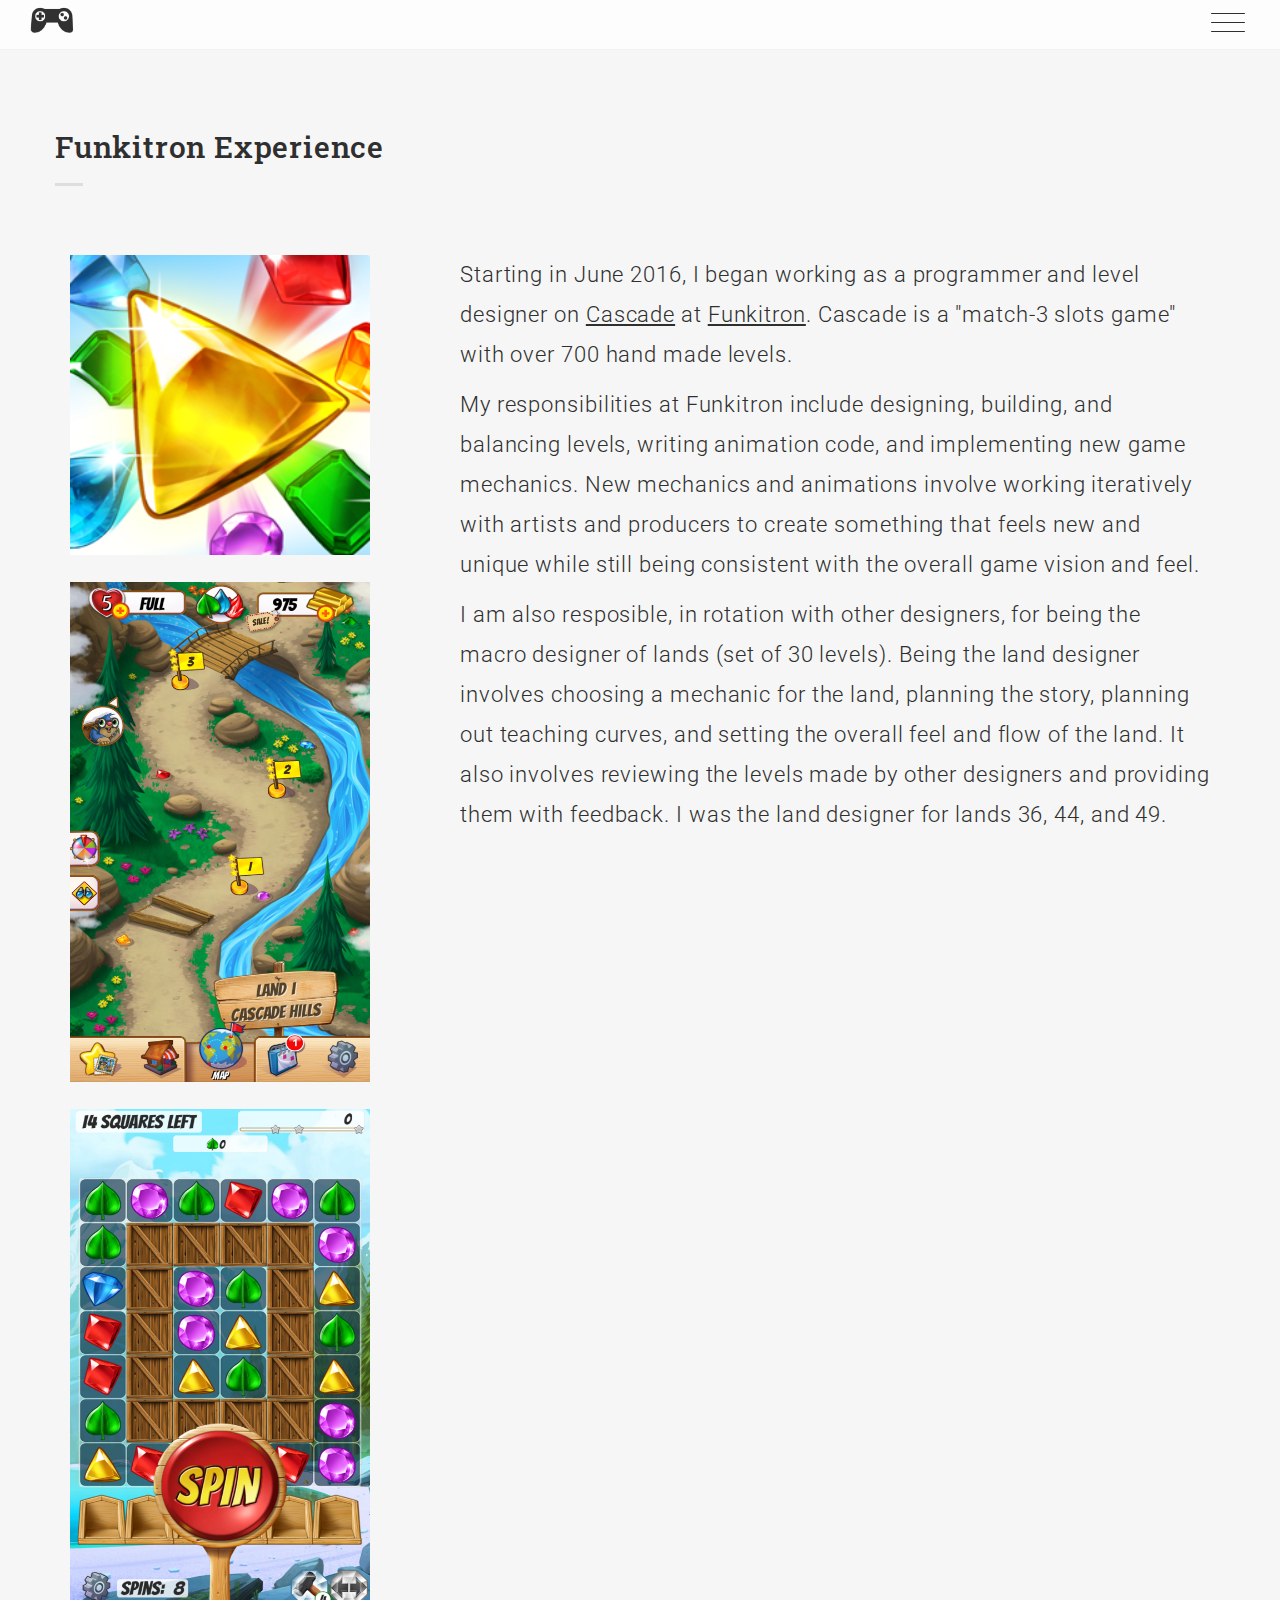
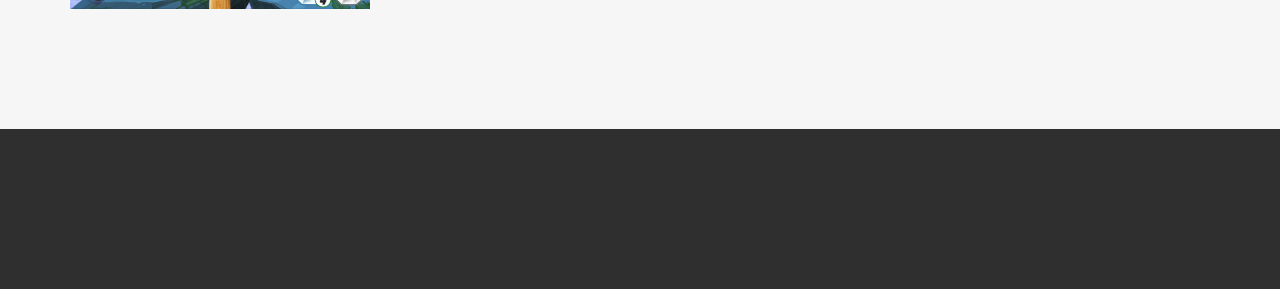
==== commit 2b361bbe: "Text changes" ====
--- a/funkitron.html
+++ b/funkitron.html
@@ -100,15 +100,16 @@
                     </div>
                       <div class = "col-md-8">
                         <p>
-                          Starting in June 2016, I began working as a programmer and level designer on Cascade at Funkitron.  Cascade is a "match-3 slots game" with over 700 hand made levels.
+                          Starting in June 2016, I began working as a programmer and level designer on <a class="link" href=https://play.google.com/store/apps/details?id=com.bigfishgames.cascadef2p.google&hl=en>Cascade</a> at <a class="link" href="http://www.funkitron.com">Funkitron</a>.  Cascade is a "match-3 slots game" with over 700 hand made levels.
                         </p>
                         <p>
-                          My responsibilities at Funkitron include building and balancing levels, writing animation code, and implementing new game mechanics. 
+                          My responsibilities at Funkitron include designing, building, and balancing levels, writing animation code, and implementing new game mechanics. New mechanics and animations involve working iteratively with artists and producers
+                          to create something that feels new and unique while still being consistent with the overall game vision and feel.
                         </p>
                         <p>
                            I am also
-                          resposible, in rotation with other designers, for being the macro designer of lands (set of 30 levels).  Being the land designer involves planning the story, teaching curves, and
-                          overall feel and flow of the land. It also involves reviewing the levels made by other designers and providing them with feedback.
+                          resposible, in rotation with other designers, for being the macro designer of lands (set of 30 levels).  Being the land designer involves choosing a mechanic for the land, planning the story, planning out teaching curves, and
+                           setting the overall feel and flow of the land. It also involves reviewing the levels made by other designers and providing them with feedback.  I was the land designer for lands 36, 44, and 49.
                         </p>
                       </p>
                     </div>
